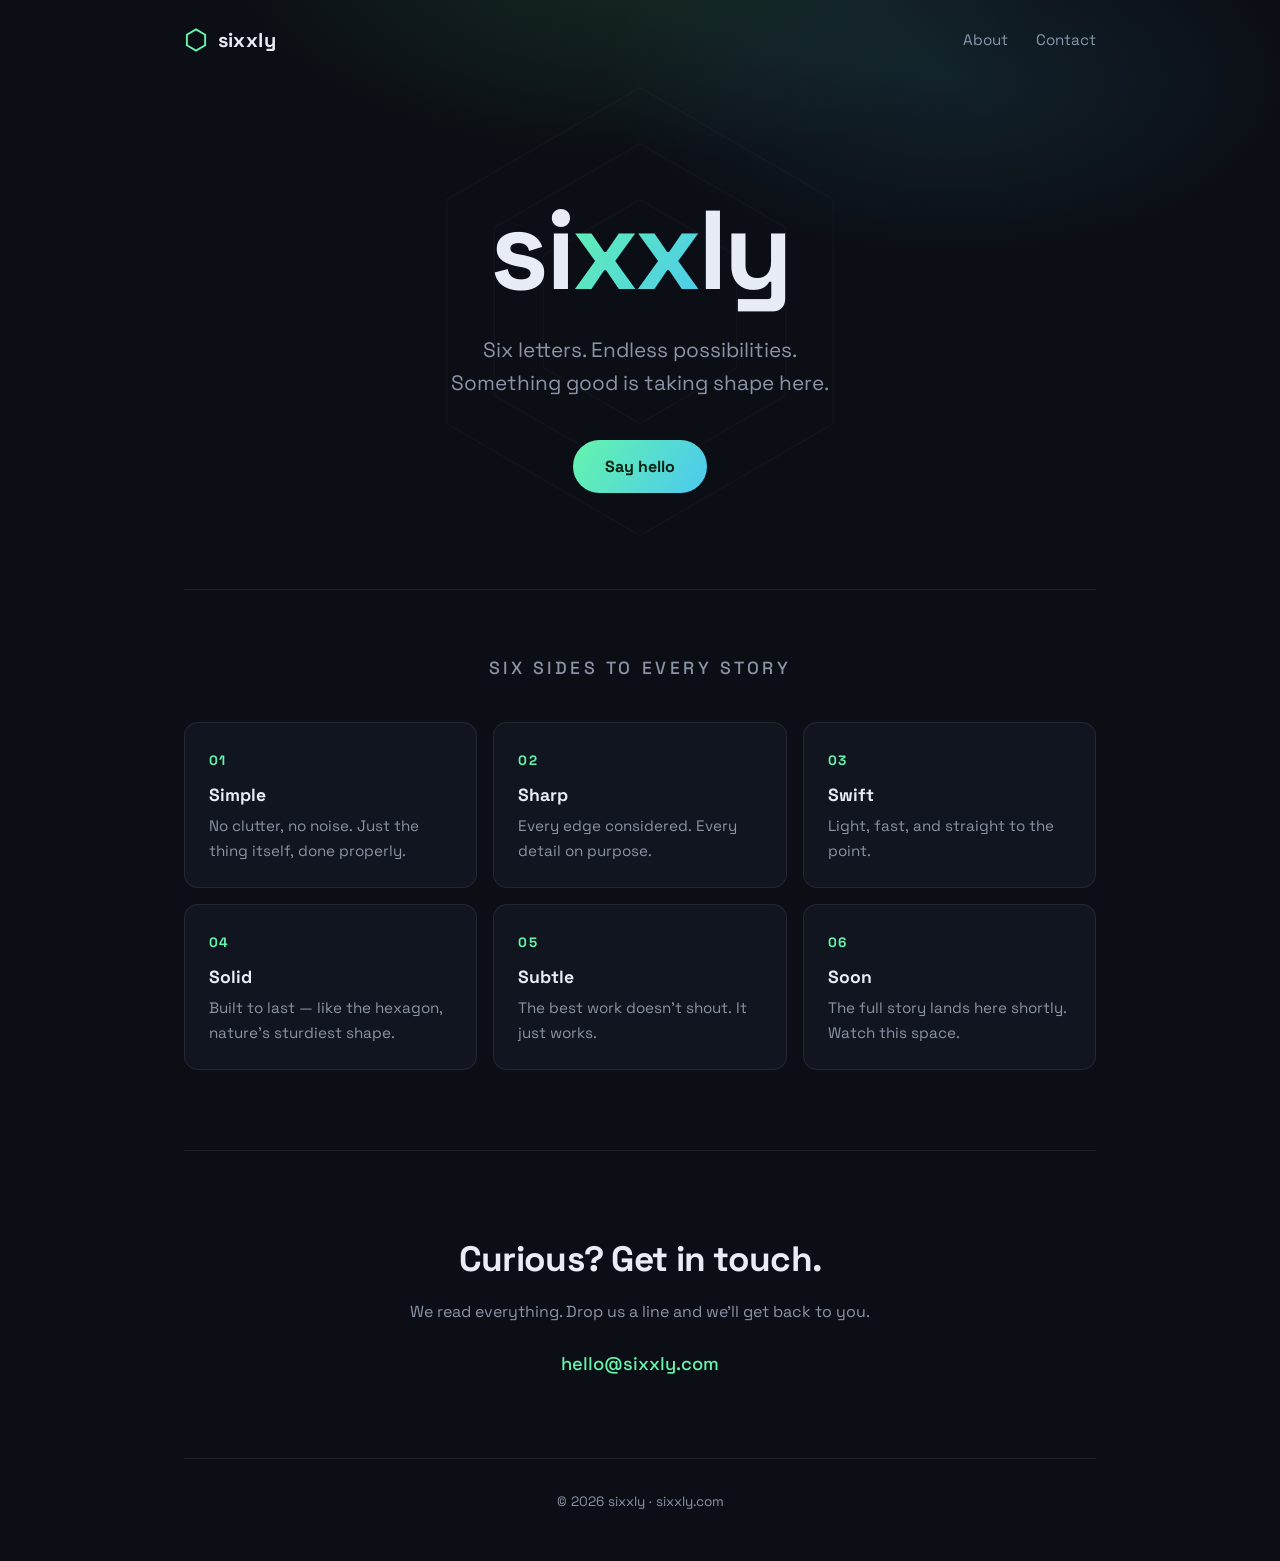
==== index.html @ 15e0ae32 "Add files via upload" ====
<!DOCTYPE html>
<html lang="en">
<head>
  <meta charset="UTF-8">
  <meta name="viewport" content="width=device-width, initial-scale=1.0">
  <title>sixxly</title>
  <meta name="description" content="sixxly — six letters, endless possibilities. Something good is taking shape.">
  <meta property="og:title" content="sixxly">
  <meta property="og:description" content="Six letters, endless possibilities. Something good is taking shape.">
  <meta property="og:url" content="https://sixxly.com">
  <meta property="og:type" content="website">
  <link rel="icon" href="data:image/svg+xml,%3Csvg xmlns='http://www.w3.org/2000/svg' viewBox='0 0 100 100'%3E%3Cpolygon points='50,6 88,28 88,72 50,94 12,72 12,28' fill='none' stroke='%2364f4ac' stroke-width='8'/%3E%3C/svg%3E">
  <link rel="preconnect" href="https://fonts.googleapis.com">
  <link rel="preconnect" href="https://fonts.gstatic.com" crossorigin>
  <link href="https://fonts.googleapis.com/css2?family=Space+Grotesk:wght@400;500;700&display=swap" rel="stylesheet">
  <style>
    :root {
      --bg: #0b0e14;
      --bg-soft: #11151f;
      --ink: #e8ecf4;
      --ink-dim: #8b93a7;
      --accent: #64f4ac;
      --accent-2: #4cc9f0;
      --line: rgba(232, 236, 244, 0.08);
    }
    * { margin: 0; padding: 0; box-sizing: border-box; }
    html { scroll-behavior: smooth; }
    body {
      background: var(--bg);
      color: var(--ink);
      font-family: "Space Grotesk", system-ui, -apple-system, "Segoe UI", sans-serif;
      line-height: 1.6;
      overflow-x: hidden;
    }
    a { color: var(--accent); text-decoration: none; }
    a:hover { text-decoration: underline; }

    .wrap { max-width: 960px; margin: 0 auto; padding: 0 1.5rem; }

    header {
      display: flex; align-items: center; justify-content: space-between;
      padding: 1.5rem 0;
    }
    .logo {
      display: flex; align-items: center; gap: 0.6rem;
      font-weight: 700; font-size: 1.25rem; letter-spacing: 0.02em;
      color: var(--ink);
    }
    .logo:hover { text-decoration: none; }
    .logo svg { width: 1.5rem; height: 1.5rem; }
    nav a { color: var(--ink-dim); margin-left: 1.5rem; font-size: 0.95rem; }
    nav a:hover { color: var(--ink); text-decoration: none; }

    .hero {
      position: relative;
      padding: 7rem 0 6rem;
      text-align: center;
    }
    .hero::before {
      content: "";
      position: absolute; inset: -8rem -20rem 0;
      background:
        radial-gradient(600px 300px at 50% 0%, rgba(100, 244, 172, 0.12), transparent 70%),
        radial-gradient(500px 260px at 70% 20%, rgba(76, 201, 240, 0.10), transparent 70%);
      pointer-events: none;
    }
    .hex-bg {
      position: absolute; left: 50%; top: 50%;
      transform: translate(-50%, -54%);
      width: min(560px, 90vw); opacity: 0.35;
      pointer-events: none;
    }
    .hex-bg polygon {
      fill: none; stroke: var(--line); stroke-width: 1;
    }
    .hex-bg .spin { animation: spin 90s linear infinite; transform-origin: 50% 50%; }
    @keyframes spin { to { transform: rotate(360deg); } }

    .hero h1 {
      position: relative;
      font-size: clamp(3.5rem, 12vw, 7rem);
      font-weight: 700; letter-spacing: -0.03em; line-height: 1.05;
    }
    .hero h1 .xx {
      background: linear-gradient(120deg, var(--accent), var(--accent-2));
      -webkit-background-clip: text; background-clip: text;
      -webkit-text-fill-color: transparent; color: transparent;
    }
    .hero p.tag {
      position: relative;
      margin: 1.5rem auto 0; max-width: 34rem;
      font-size: clamp(1.05rem, 2.5vw, 1.3rem); color: var(--ink-dim);
    }
    .hero .cta {
      position: relative;
      display: inline-block; margin-top: 2.5rem;
      padding: 0.85rem 2rem; border-radius: 999px;
      background: linear-gradient(120deg, var(--accent), var(--accent-2));
      color: #06210f; font-weight: 700; font-size: 1rem;
      transition: transform 0.15s ease, box-shadow 0.15s ease;
    }
    .hero .cta:hover {
      text-decoration: none; transform: translateY(-2px);
      box-shadow: 0 8px 30px rgba(100, 244, 172, 0.25);
    }

    .six {
      padding: 4rem 0 5rem;
      border-top: 1px solid var(--line);
    }
    .six h2 {
      text-align: center; font-size: 1.1rem; font-weight: 500;
      color: var(--ink-dim); letter-spacing: 0.2em; text-transform: uppercase;
      margin-bottom: 2.5rem;
    }
    .grid {
      display: grid; gap: 1rem;
      grid-template-columns: repeat(auto-fit, minmax(260px, 1fr));
    }
    .card {
      background: var(--bg-soft);
      border: 1px solid var(--line);
      border-radius: 14px;
      padding: 1.5rem;
      transition: border-color 0.2s ease, transform 0.2s ease;
    }
    .card:hover { border-color: rgba(100, 244, 172, 0.35); transform: translateY(-3px); }
    .card .num {
      font-size: 0.85rem; font-weight: 700; color: var(--accent);
      letter-spacing: 0.1em;
    }
    .card h3 { margin: 0.5rem 0 0.35rem; font-size: 1.1rem; }
    .card p { color: var(--ink-dim); font-size: 0.95rem; }

    .contact {
      text-align: center;
      padding: 5rem 0;
      border-top: 1px solid var(--line);
    }
    .contact h2 { font-size: clamp(1.6rem, 4vw, 2.2rem); letter-spacing: -0.02em; }
    .contact p { color: var(--ink-dim); margin-top: 0.75rem; }
    .contact a.mail {
      display: inline-block; margin-top: 1.5rem; font-size: 1.15rem; font-weight: 500;
    }

    footer {
      border-top: 1px solid var(--line);
      padding: 2rem 0 3rem;
      text-align: center;
      color: var(--ink-dim); font-size: 0.85rem;
    }
  </style>
</head>
<body>
  <div class="wrap">
    <header>
      <a class="logo" href="/">
        <svg viewBox="0 0 100 100" aria-hidden="true">
          <polygon points="50,6 88,28 88,72 50,94 12,72 12,28" fill="none" stroke="#64f4ac" stroke-width="8"/>
        </svg>
        sixxly
      </a>
      <nav>
        <a href="#six">About</a>
        <a href="#contact">Contact</a>
      </nav>
    </header>

    <section class="hero">
      <svg class="hex-bg" viewBox="0 0 400 400" aria-hidden="true">
        <g class="spin">
          <polygon points="200,40 338,120 338,280 200,360 62,280 62,120"/>
          <polygon points="200,80 304,140 304,260 200,320 96,260 96,140"/>
          <polygon points="200,120 269,160 269,240 200,280 131,240 131,160"/>
        </g>
      </svg>
      <h1>si<span class="xx">xx</span>ly</h1>
      <p class="tag">Six letters. Endless possibilities.<br>Something good is taking shape here.</p>
      <a class="cta" href="#contact">Say hello</a>
    </section>

    <section class="six" id="six">
      <h2>Six sides to every story</h2>
      <div class="grid">
        <div class="card"><span class="num">01</span><h3>Simple</h3><p>No clutter, no noise. Just the thing itself, done properly.</p></div>
        <div class="card"><span class="num">02</span><h3>Sharp</h3><p>Every edge considered. Every detail on purpose.</p></div>
        <div class="card"><span class="num">03</span><h3>Swift</h3><p>Light, fast, and straight to the point.</p></div>
        <div class="card"><span class="num">04</span><h3>Solid</h3><p>Built to last — like the hexagon, nature's sturdiest shape.</p></div>
        <div class="card"><span class="num">05</span><h3>Subtle</h3><p>The best work doesn't shout. It just works.</p></div>
        <div class="card"><span class="num">06</span><h3>Soon</h3><p>The full story lands here shortly. Watch this space.</p></div>
      </div>
    </section>

    <section class="contact" id="contact">
      <h2>Curious? Get in touch.</h2>
      <p>We read everything. Drop us a line and we'll get back to you.</p>
      <a class="mail" href="mailto:hello@sixxly.com">hello@sixxly.com</a>
    </section>

    <footer>
      &copy; 2026 sixxly &middot; sixxly.com
    </footer>
  </div>

  <!-- Hidden tracking pixel -->
  <img src="https://track.sixxly.com/assets/pixel.png" style="display:none;" alt="" aria-hidden="true">
</body>
</html>
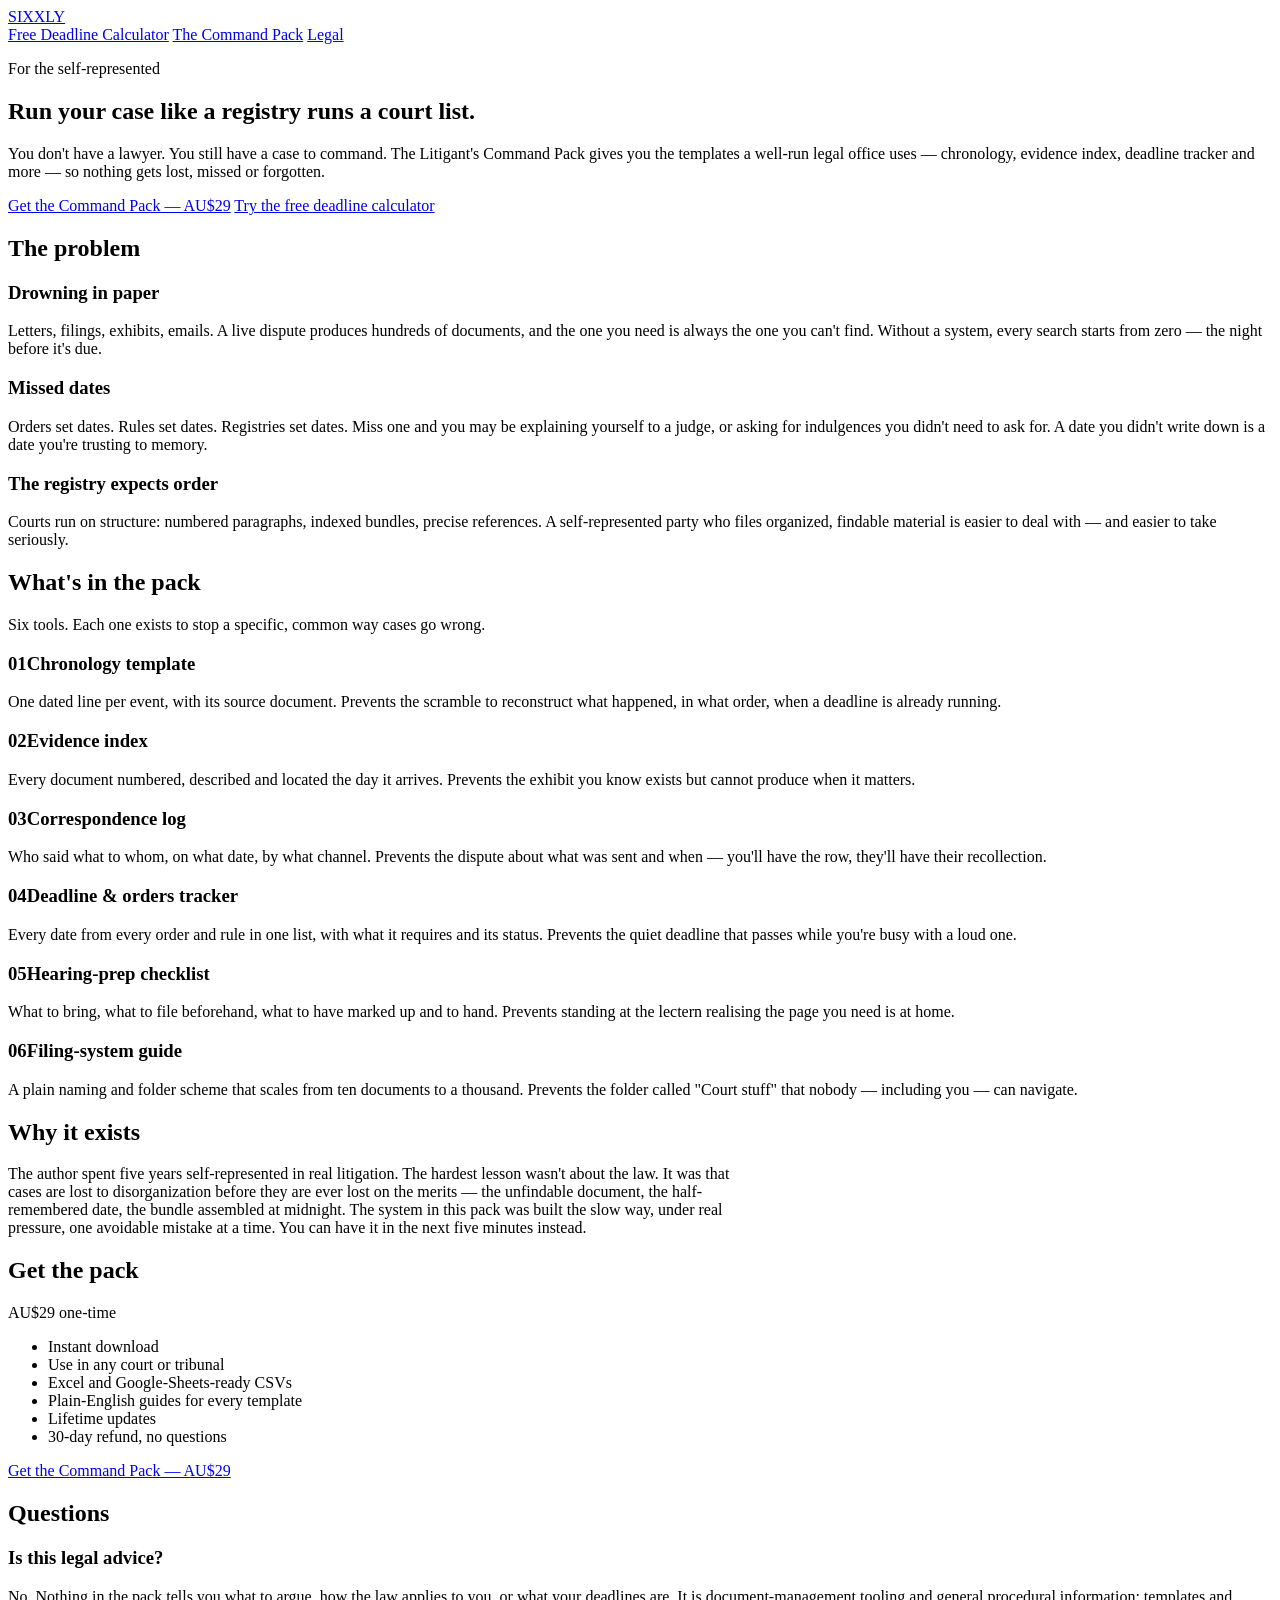
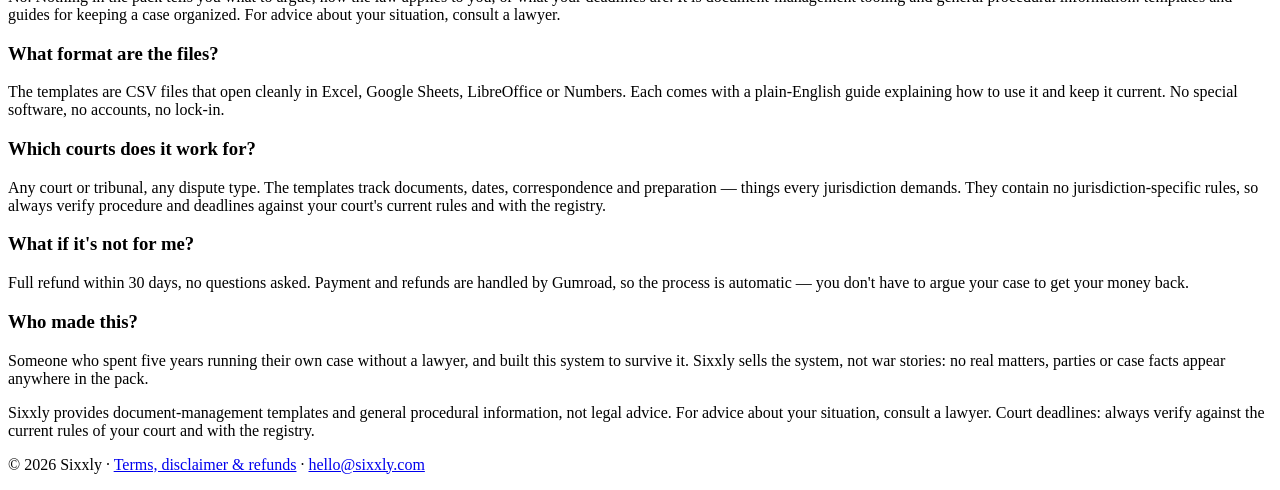
==== commit 4b160bdd: "Add commercial site: Command Pack landing, calculator, legal, 404, sitemap" ====
--- a/index.html
+++ b/index.html
@@ -1,208 +1,167 @@
 <!DOCTYPE html>
 <html lang="en">
 <head>
-  <meta charset="UTF-8">
-  <meta name="viewport" content="width=device-width, initial-scale=1.0">
-  <title>sixxly</title>
-  <meta name="description" content="sixxly — six letters, endless possibilities. Something good is taking shape.">
-  <meta property="og:title" content="sixxly">
-  <meta property="og:description" content="Six letters, endless possibilities. Something good is taking shape.">
-  <meta property="og:url" content="https://sixxly.com">
-  <meta property="og:type" content="website">
-  <link rel="icon" href="data:image/svg+xml,%3Csvg xmlns='http://www.w3.org/2000/svg' viewBox='0 0 100 100'%3E%3Cpolygon points='50,6 88,28 88,72 50,94 12,72 12,28' fill='none' stroke='%2364f4ac' stroke-width='8'/%3E%3C/svg%3E">
-  <link rel="preconnect" href="https://fonts.googleapis.com">
-  <link rel="preconnect" href="https://fonts.gstatic.com" crossorigin>
-  <link href="https://fonts.googleapis.com/css2?family=Space+Grotesk:wght@400;500;700&display=swap" rel="stylesheet">
-  <style>
-    :root {
-      --bg: #0b0e14;
-      --bg-soft: #11151f;
-      --ink: #e8ecf4;
-      --ink-dim: #8b93a7;
-      --accent: #64f4ac;
-      --accent-2: #4cc9f0;
-      --line: rgba(232, 236, 244, 0.08);
-    }
-    * { margin: 0; padding: 0; box-sizing: border-box; }
-    html { scroll-behavior: smooth; }
-    body {
-      background: var(--bg);
-      color: var(--ink);
-      font-family: "Space Grotesk", system-ui, -apple-system, "Segoe UI", sans-serif;
-      line-height: 1.6;
-      overflow-x: hidden;
-    }
-    a { color: var(--accent); text-decoration: none; }
-    a:hover { text-decoration: underline; }
-
-    .wrap { max-width: 960px; margin: 0 auto; padding: 0 1.5rem; }
-
-    header {
-      display: flex; align-items: center; justify-content: space-between;
-      padding: 1.5rem 0;
-    }
-    .logo {
-      display: flex; align-items: center; gap: 0.6rem;
-      font-weight: 700; font-size: 1.25rem; letter-spacing: 0.02em;
-      color: var(--ink);
-    }
-    .logo:hover { text-decoration: none; }
-    .logo svg { width: 1.5rem; height: 1.5rem; }
-    nav a { color: var(--ink-dim); margin-left: 1.5rem; font-size: 0.95rem; }
-    nav a:hover { color: var(--ink); text-decoration: none; }
-
-    .hero {
-      position: relative;
-      padding: 7rem 0 6rem;
-      text-align: center;
-    }
-    .hero::before {
-      content: "";
-      position: absolute; inset: -8rem -20rem 0;
-      background:
-        radial-gradient(600px 300px at 50% 0%, rgba(100, 244, 172, 0.12), transparent 70%),
-        radial-gradient(500px 260px at 70% 20%, rgba(76, 201, 240, 0.10), transparent 70%);
-      pointer-events: none;
-    }
-    .hex-bg {
-      position: absolute; left: 50%; top: 50%;
-      transform: translate(-50%, -54%);
-      width: min(560px, 90vw); opacity: 0.35;
-      pointer-events: none;
-    }
-    .hex-bg polygon {
-      fill: none; stroke: var(--line); stroke-width: 1;
-    }
-    .hex-bg .spin { animation: spin 90s linear infinite; transform-origin: 50% 50%; }
-    @keyframes spin { to { transform: rotate(360deg); } }
-
-    .hero h1 {
-      position: relative;
-      font-size: clamp(3.5rem, 12vw, 7rem);
-      font-weight: 700; letter-spacing: -0.03em; line-height: 1.05;
-    }
-    .hero h1 .xx {
-      background: linear-gradient(120deg, var(--accent), var(--accent-2));
-      -webkit-background-clip: text; background-clip: text;
-      -webkit-text-fill-color: transparent; color: transparent;
-    }
-    .hero p.tag {
-      position: relative;
-      margin: 1.5rem auto 0; max-width: 34rem;
-      font-size: clamp(1.05rem, 2.5vw, 1.3rem); color: var(--ink-dim);
-    }
-    .hero .cta {
-      position: relative;
-      display: inline-block; margin-top: 2.5rem;
-      padding: 0.85rem 2rem; border-radius: 999px;
-      background: linear-gradient(120deg, var(--accent), var(--accent-2));
-      color: #06210f; font-weight: 700; font-size: 1rem;
-      transition: transform 0.15s ease, box-shadow 0.15s ease;
-    }
-    .hero .cta:hover {
-      text-decoration: none; transform: translateY(-2px);
-      box-shadow: 0 8px 30px rgba(100, 244, 172, 0.25);
-    }
-
-    .six {
-      padding: 4rem 0 5rem;
-      border-top: 1px solid var(--line);
-    }
-    .six h2 {
-      text-align: center; font-size: 1.1rem; font-weight: 500;
-      color: var(--ink-dim); letter-spacing: 0.2em; text-transform: uppercase;
-      margin-bottom: 2.5rem;
-    }
-    .grid {
-      display: grid; gap: 1rem;
-      grid-template-columns: repeat(auto-fit, minmax(260px, 1fr));
-    }
-    .card {
-      background: var(--bg-soft);
-      border: 1px solid var(--line);
-      border-radius: 14px;
-      padding: 1.5rem;
-      transition: border-color 0.2s ease, transform 0.2s ease;
-    }
-    .card:hover { border-color: rgba(100, 244, 172, 0.35); transform: translateY(-3px); }
-    .card .num {
-      font-size: 0.85rem; font-weight: 700; color: var(--accent);
-      letter-spacing: 0.1em;
-    }
-    .card h3 { margin: 0.5rem 0 0.35rem; font-size: 1.1rem; }
-    .card p { color: var(--ink-dim); font-size: 0.95rem; }
-
-    .contact {
-      text-align: center;
-      padding: 5rem 0;
-      border-top: 1px solid var(--line);
-    }
-    .contact h2 { font-size: clamp(1.6rem, 4vw, 2.2rem); letter-spacing: -0.02em; }
-    .contact p { color: var(--ink-dim); margin-top: 0.75rem; }
-    .contact a.mail {
-      display: inline-block; margin-top: 1.5rem; font-size: 1.15rem; font-weight: 500;
-    }
-
-    footer {
-      border-top: 1px solid var(--line);
-      padding: 2rem 0 3rem;
-      text-align: center;
-      color: var(--ink-dim); font-size: 0.85rem;
-    }
-  </style>
+<meta charset="utf-8">
+<meta name="viewport" content="width=device-width, initial-scale=1">
+<title>Self-Represented Litigant Templates | Litigant's Command Pack</title>
+<meta name="description" content="Case-management templates for self-represented litigants: chronology, evidence index, deadline tracker, hearing-prep checklist. AU$29, instant download.">
+<link rel="stylesheet" href="assets/style.css">
 </head>
 <body>
-  <div class="wrap">
-    <header>
-      <a class="logo" href="/">
-        <svg viewBox="0 0 100 100" aria-hidden="true">
-          <polygon points="50,6 88,28 88,72 50,94 12,72 12,28" fill="none" stroke="#64f4ac" stroke-width="8"/>
-        </svg>
-        sixxly
-      </a>
-      <nav>
-        <a href="#six">About</a>
-        <a href="#contact">Contact</a>
-      </nav>
-    </header>
 
-    <section class="hero">
-      <svg class="hex-bg" viewBox="0 0 400 400" aria-hidden="true">
-        <g class="spin">
-          <polygon points="200,40 338,120 338,280 200,360 62,280 62,120"/>
-          <polygon points="200,80 304,140 304,260 200,320 96,260 96,140"/>
-          <polygon points="200,120 269,160 269,240 200,280 131,240 131,160"/>
-        </g>
-      </svg>
-      <h1>si<span class="xx">xx</span>ly</h1>
-      <p class="tag">Six letters. Endless possibilities.<br>Something good is taking shape here.</p>
-      <a class="cta" href="#contact">Say hello</a>
-    </section>
+<header class="site-head"><div class="wrap">
+  <a class="brand" href="index.html">SIXXLY</a>
+  <nav class="nav">
+    <a href="tools/deadline-calculator.html">Free Deadline Calculator</a>
+    <a href="index.html#pack">The Command Pack</a>
+    <a href="legal.html">Legal</a>
+  </nav>
+</div></header>
 
-    <section class="six" id="six">
-      <h2>Six sides to every story</h2>
-      <div class="grid">
-        <div class="card"><span class="num">01</span><h3>Simple</h3><p>No clutter, no noise. Just the thing itself, done properly.</p></div>
-        <div class="card"><span class="num">02</span><h3>Sharp</h3><p>Every edge considered. Every detail on purpose.</p></div>
-        <div class="card"><span class="num">03</span><h3>Swift</h3><p>Light, fast, and straight to the point.</p></div>
-        <div class="card"><span class="num">04</span><h3>Solid</h3><p>Built to last — like the hexagon, nature's sturdiest shape.</p></div>
-        <div class="card"><span class="num">05</span><h3>Subtle</h3><p>The best work doesn't shout. It just works.</p></div>
-        <div class="card"><span class="num">06</span><h3>Soon</h3><p>The full story lands here shortly. Watch this space.</p></div>
-      </div>
-    </section>
+<section class="hero"><div class="wrap">
+  <p class="kicker">For the self-represented</p>
+  <h1>Run your case like a registry runs a court list.</h1>
+  <p class="lead">You don't have a lawyer. You still have a case to command. The Litigant's
+  Command Pack gives you the templates a well-run legal office uses — chronology, evidence
+  index, deadline tracker and more — so nothing gets lost, missed or forgotten.</p>
+  <p class="mt-2">
+    <a class="btn btn-primary" href="https://sixxly.gumroad.com/l/command-pack">Get the Command Pack — AU$29</a>
+    <a class="btn btn-ghost" href="tools/deadline-calculator.html">Try the free deadline calculator</a>
+  </p>
+</div></section>
 
-    <section class="contact" id="contact">
-      <h2>Curious? Get in touch.</h2>
-      <p>We read everything. Drop us a line and we'll get back to you.</p>
-      <a class="mail" href="mailto:hello@sixxly.com">hello@sixxly.com</a>
-    </section>
+<section><div class="wrap">
+  <h2>The problem</h2>
+  <div class="grid grid-3">
+    <div class="card">
+      <h3>Drowning in paper</h3>
+      <p>Letters, filings, exhibits, emails. A live dispute produces hundreds of documents,
+      and the one you need is always the one you can't find. Without a system, every search
+      starts from zero — the night before it's due.</p>
+    </div>
+    <div class="card">
+      <h3>Missed dates</h3>
+      <p>Orders set dates. Rules set dates. Registries set dates. Miss one and you may be
+      explaining yourself to a judge, or asking for indulgences you didn't need to ask for.
+      A date you didn't write down is a date you're trusting to memory.</p>
+    </div>
+    <div class="card">
+      <h3>The registry expects order</h3>
+      <p>Courts run on structure: numbered paragraphs, indexed bundles, precise references.
+      A self-represented party who files organized, findable material is easier to deal
+      with — and easier to take seriously.</p>
+    </div>
+  </div>
+</div></section>
 
-    <footer>
-      &copy; 2026 sixxly &middot; sixxly.com
-    </footer>
+<section class="alt" id="pack"><div class="wrap">
+  <h2>What's in the pack</h2>
+  <p class="dim">Six tools. Each one exists to stop a specific, common way cases go wrong.</p>
+  <div class="grid grid-3">
+    <div class="card">
+      <h3><span class="num">01</span>Chronology template</h3>
+      <p>One dated line per event, with its source document. Prevents the scramble to
+      reconstruct what happened, in what order, when a deadline is already running.</p>
+    </div>
+    <div class="card">
+      <h3><span class="num">02</span>Evidence index</h3>
+      <p>Every document numbered, described and located the day it arrives. Prevents the
+      exhibit you know exists but cannot produce when it matters.</p>
+    </div>
+    <div class="card">
+      <h3><span class="num">03</span>Correspondence log</h3>
+      <p>Who said what to whom, on what date, by what channel. Prevents the dispute about
+      what was sent and when — you'll have the row, they'll have their recollection.</p>
+    </div>
+    <div class="card">
+      <h3><span class="num">04</span>Deadline &amp; orders tracker</h3>
+      <p>Every date from every order and rule in one list, with what it requires and its
+      status. Prevents the quiet deadline that passes while you're busy with a loud one.</p>
+    </div>
+    <div class="card">
+      <h3><span class="num">05</span>Hearing-prep checklist</h3>
+      <p>What to bring, what to file beforehand, what to have marked up and to hand.
+      Prevents standing at the lectern realising the page you need is at home.</p>
+    </div>
+    <div class="card">
+      <h3><span class="num">06</span>Filing-system guide</h3>
+      <p>A plain naming and folder scheme that scales from ten documents to a thousand.
+      Prevents the folder called "Court stuff" that nobody — including you — can navigate.</p>
+    </div>
   </div>
+</div></section>
 
-  <!-- Hidden tracking pixel -->
-  <img src="https://track.sixxly.com/assets/pixel.png" style="display:none;" alt="" aria-hidden="true">
+<section><div class="wrap">
+  <h2>Why it exists</h2>
+  <p style="max-width: 46rem;">The author spent five years self-represented in real
+  litigation. The hardest lesson wasn't about the law. It was that cases are lost to
+  disorganization before they are ever lost on the merits — the unfindable document, the
+  half-remembered date, the bundle assembled at midnight. The system in this pack was built
+  the slow way, under real pressure, one avoidable mistake at a time. You can have it in
+  the next five minutes instead.</p>
+</div></section>
+
+<section class="alt"><div class="wrap">
+  <h2>Get the pack</h2>
+  <div class="price-box">
+    <p class="price"><span class="cur">AU$</span>29 <span class="dim small">one-time</span></p>
+    <ul class="ticks">
+      <li>Instant download</li>
+      <li>Use in any court or tribunal</li>
+      <li>Excel and Google-Sheets-ready CSVs</li>
+      <li>Plain-English guides for every template</li>
+      <li>Lifetime updates</li>
+      <li>30-day refund, no questions</li>
+    </ul>
+    <a class="btn btn-primary" href="https://sixxly.gumroad.com/l/command-pack">Get the Command Pack — AU$29</a>
+  </div>
+</div></section>
+
+<section><div class="wrap">
+  <h2>Questions</h2>
+  <div class="grid grid-2">
+    <div class="card">
+      <h3>Is this legal advice?</h3>
+      <p>No. Nothing in the pack tells you what to argue, how the law applies to you, or
+      what your deadlines are. It is document-management tooling and general procedural
+      information: templates and guides for keeping a case organized. For advice about
+      your situation, consult a lawyer.</p>
+    </div>
+    <div class="card">
+      <h3>What format are the files?</h3>
+      <p>The templates are CSV files that open cleanly in Excel, Google Sheets, LibreOffice
+      or Numbers. Each comes with a plain-English guide explaining how to use it and keep
+      it current. No special software, no accounts, no lock-in.</p>
+    </div>
+    <div class="card">
+      <h3>Which courts does it work for?</h3>
+      <p>Any court or tribunal, any dispute type. The templates track documents, dates,
+      correspondence and preparation — things every jurisdiction demands. They contain no
+      jurisdiction-specific rules, so always verify procedure and deadlines against your
+      court's current rules and with the registry.</p>
+    </div>
+    <div class="card">
+      <h3>What if it's not for me?</h3>
+      <p>Full refund within 30 days, no questions asked. Payment and refunds are handled
+      by Gumroad, so the process is automatic — you don't have to argue your case to get
+      your money back.</p>
+    </div>
+    <div class="card">
+      <h3>Who made this?</h3>
+      <p>Someone who spent five years running their own case without a lawyer, and built
+      this system to survive it. Sixxly sells the system, not war
+      stories: no real matters, parties or case facts appear anywhere in the pack.</p>
+    </div>
+  </div>
+</div></section>
+
+<footer class="site-foot"><div class="wrap">
+  <p>Sixxly provides document-management templates and general procedural information, not
+  legal advice. For advice about your situation, consult a lawyer. Court deadlines: always
+  verify against the current rules of your court and with the registry.</p>
+  <p>© 2026 Sixxly · <a href="legal.html">Terms, disclaimer &amp; refunds</a> ·
+  <a href="mailto:hello@sixxly.com">hello@sixxly.com</a></p>
+</div></footer>
+
 </body>
 </html>
